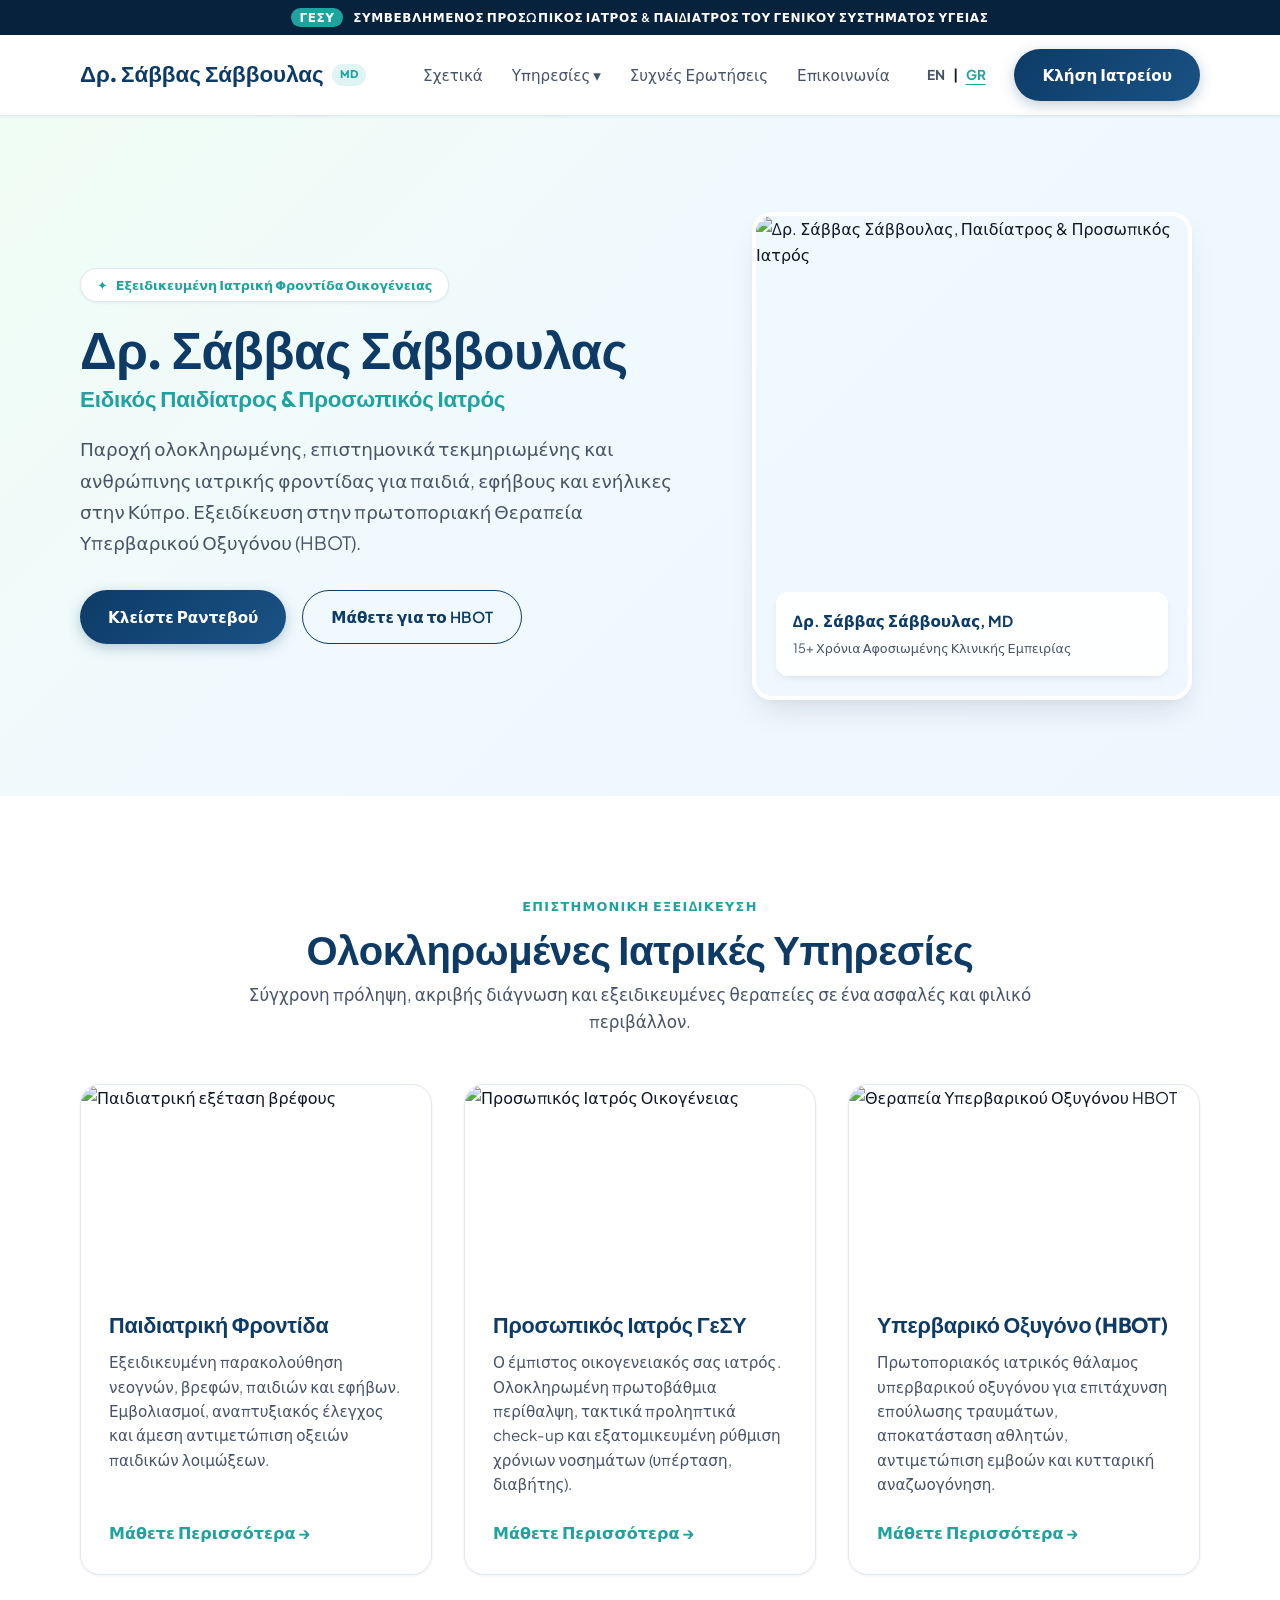
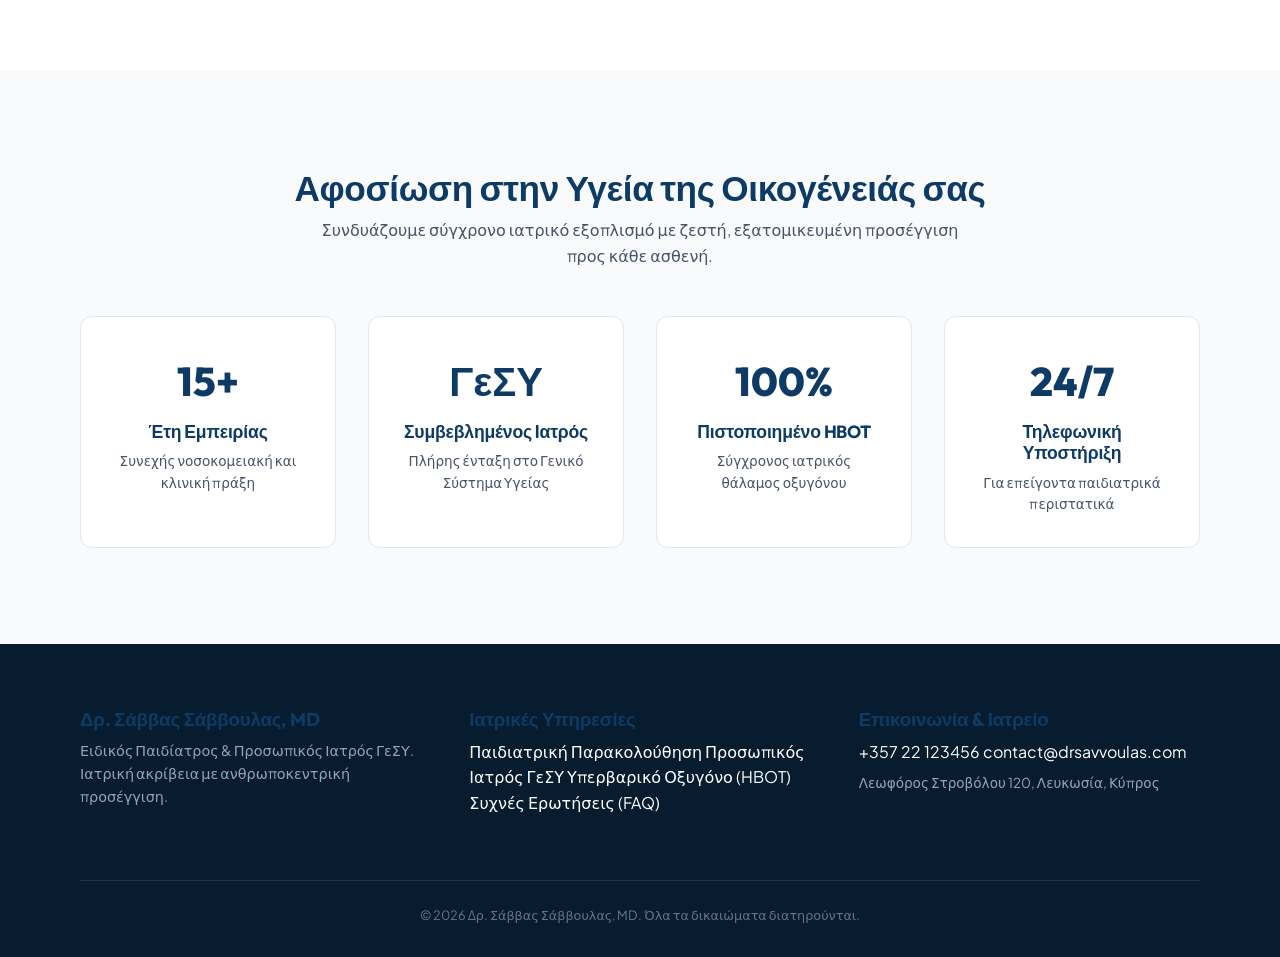
==== index.html @ f69c4159 "Elevate Dr. Savvas Savvoulas medical practice website with high-res clinical photography and GeSY st" ====
<!DOCTYPE html>
<html lang="el">

<head>
    <meta charset="UTF-8" />
    <meta name="viewport" content="width=device-width, initial-scale=1.0" />
    <title>Δρ. Σάββας Σάββουλας | Παιδίατρος & Προσωπικός Ιατρός (ΓεΣΥ)</title>
    <meta name="description"
        content="Ιατρικό κέντρο Δρ. Σάββα Σάββουλα στη Λευκωσία. Εξειδικευμένη παιδιατρική φροντίδα, προσωπικός ιατρός ΓεΣΥ και προηγμένη θεραπεία Υπερβαρικού Οξυγόνου (HBOT).">

    <!-- Fonts -->
    <link rel="preconnect" href="https://fonts.googleapis.com">
    <link rel="preconnect" href="https://fonts.gstatic.com" crossorigin>
    <link href="https://fonts.googleapis.com/css2?family=Plus+Jakarta+Sans:wght@400;500;600;700&family=Outfit:wght@500;700;800&display=swap"
        rel="stylesheet">

    <link rel="stylesheet" href="assets/css/style.css" />
</head>

<body>

    <!-- GeSY Accreditation Banner -->
    <div class="gesy-bar">
        <span class="gesy-badge">ΓεΣΥ</span> Συμβεβλημένος Προσωπικός Ιατρός & Παιδίατρος του Γενικού Συστήματος Υγείας
    </div>

    <!-- Header -->
    <header class="header">
        <div class="container nav-container">
            <a href="index.html" class="logo">
                <span>Δρ. Σάββας Σάββουλας</span>
                <span class="logo-badge">MD</span>
            </a>

            <div class="mobile-menu-btn" id="mobile-toggle">
                <span>☰</span>
            </div>

            <nav class="nav-links" id="nav-menu">
                <a href="about-gr.html" class="nav-link">Σχετικά</a>

                <div class="dropdown">
                    <a href="#" class="nav-link">Υπηρεσίες ▾</a>
                    <div class="dropdown-content">
                        <a href="pediatrician-gr.html" class="dropdown-item">Παιδιατρική Φροντίδα</a>
                        <a href="family-physician-gr.html" class="dropdown-item">Προσωπικός Ιατρός ΓεΣΥ</a>
                        <a href="hbot-gr.html" class="dropdown-item">Θεραπεία Υπερβαρικού Οξυγόνου</a>
                    </div>
                </div>

                <a href="faq-gr.html" class="nav-link">Συχνές Ερωτήσεις</a>
                <a href="contact-gr.html" class="nav-link">Επικοινωνία</a>

                <div class="lang-switch">
                    <a href="index-en.html">EN</a>
                    <span>|</span>
                    <a href="index.html" class="active">GR</a>
                </div>

                <a href="tel:+35722123456" class="btn btn-primary">Κλήση Ιατρείου</a>
            </nav>
        </div>
    </header>

    <!-- Hero Section -->
    <section class="hero">
        <div class="container">
            <div class="flex" style="flex-wrap: wrap; align-items: center; gap: 4rem;">
                <div class="hero-content">
                    <div class="hero-pill">
                        <span>✦</span> Εξειδικευμένη Ιατρική Φροντίδα Οικογένειας
                    </div>
                    <h1 class="hero-title">Δρ. Σάββας Σάββουλας</h1>
                    <h2 style="font-size: 1.4rem; color: var(--color-accent); margin-bottom: 1.25rem; font-weight: 700;">
                        Ειδικός Παιδίατρος & Προσωπικός Ιατρός
                    </h2>
                    <p class="hero-subtitle">
                        Παροχή ολοκληρωμένης, επιστημονικά τεκμηριωμένης και ανθρώπινης ιατρικής φροντίδας για παιδιά, εφήβους και ενήλικες στην Κύπρο. Εξειδίκευση στην πρωτοποριακή Θεραπεία Υπερβαρικού Οξυγόνου (HBOT).
                    </p>
                    <div class="flex gap-4" style="flex-wrap: wrap;">
                        <a href="contact-gr.html" class="btn btn-primary">Κλείστε Ραντεβού</a>
                        <a href="hbot-gr.html" class="btn btn-outline">Μάθετε για το HBOT</a>
                    </div>
                </div>

                <div class="hero-image-container">
                    <!-- Real Professional Physician Portrait -->
                    <div class="hero-photo-wrapper">
                        <img src="https://images.pexels.com/photos/5327585/pexels-photo-5327585.jpeg?auto=compress&cs=tinysrgb&w=1200"
                            alt="Δρ. Σάββας Σάββουλας, Παιδίατρος & Προσωπικός Ιατρός">
                        <div class="hero-floating-badge">
                            <strong style="color: var(--color-primary); font-size: 0.95rem; display: block;">Δρ. Σάββας Σάββουλας, MD</strong>
                            <span style="font-size: 0.8rem; color: var(--color-text-light);">15+ Χρόνια Αφοσιωμένης Κλινικής Εμπειρίας</span>
                        </div>
                    </div>
                </div>
            </div>
        </div>
    </section>

    <!-- Services Overview With Real Photography -->
    <section class="section">
        <div class="container">
            <div class="text-center" style="max-width: 800px; margin: 0 auto 3rem;">
                <span style="color: var(--color-accent); font-weight: 700; text-transform: uppercase; font-size: 0.8rem; letter-spacing: 0.1em;">
                    Επιστημονική Εξειδίκευση
                </span>
                <h2 style="font-size: 2.5rem; margin-top: 0.5rem;">Ολοκληρωμένες Ιατρικές Υπηρεσίες</h2>
                <p style="color: var(--color-text-light); font-size: 1.05rem;">
                    Σύγχρονη πρόληψη, ακριβής διάγνωση και εξειδικευμένες θεραπείες σε ένα ασφαλές και φιλικό περιβάλλον.
                </p>
            </div>

            <div class="service-grid">
                <!-- Service 1: Pediatrician -->
                <article class="card">
                    <div class="card-image-box">
                        <img src="https://images.pexels.com/photos/5452293/pexels-photo-5452293.jpeg?auto=compress&cs=tinysrgb&w=800"
                            alt="Παιδιατρική εξέταση βρέφους">
                    </div>
                    <div class="card-body">
                        <div>
                            <h3>Παιδιατρική Φροντίδα</h3>
                            <p>
                                Εξειδικευμένη παρακολούθηση νεογνών, βρεφών, παιδιών και εφήβων. Εμβολιασμοί, αναπτυξιακός έλεγχος και άμεση αντιμετώπιση οξειών παιδικών λοιμώξεων.
                            </p>
                        </div>
                        <a href="pediatrician-gr.html" class="card-link">Μάθετε Περισσότερα →</a>
                    </div>
                </article>

                <!-- Service 2: Family Physician -->
                <article class="card">
                    <div class="card-image-box">
                        <img src="https://images.pexels.com/photos/7089626/pexels-photo-7089626.jpeg?auto=compress&cs=tinysrgb&w=800"
                            alt="Προσωπικός Ιατρός Οικογένειας">
                    </div>
                    <div class="card-body">
                        <div>
                            <h3>Προσωπικός Ιατρός ΓεΣΥ</h3>
                            <p>
                                Ο έμπιστος οικογενειακός σας ιατρός. Ολοκληρωμένη πρωτοβάθμια περίθαλψη, τακτικά προληπτικά check-up και εξατομικευμένη ρύθμιση χρόνιων νοσημάτων (υπέρταση, διαβήτης).
                            </p>
                        </div>
                        <a href="family-physician-gr.html" class="card-link">Μάθετε Περισσότερα →</a>
                    </div>
                </article>

                <!-- Service 3: HBOT -->
                <article class="card">
                    <div class="card-image-box">
                        <img src="https://images.pexels.com/photos/7089017/pexels-photo-7089017.jpeg?auto=compress&cs=tinysrgb&w=800"
                            alt="Θεραπεία Υπερβαρικού Οξυγόνου HBOT">
                    </div>
                    <div class="card-body">
                        <div>
                            <h3>Υπερβαρικό Οξυγόνο (HBOT)</h3>
                            <p>
                                Πρωτοποριακός ιατρικός θάλαμος υπερβαρικού οξυγόνου για επιτάχυνση επούλωσης τραυμάτων, αποκατάσταση αθλητών, αντιμετώπιση εμβοών και κυτταρική αναζωογόνηση.
                            </p>
                        </div>
                        <a href="hbot-gr.html" class="card-link">Μάθετε Περισσότερα →</a>
                    </div>
                </article>
            </div>
        </div>
    </section>

    <!-- Clinic Values / Trust Strip -->
    <section class="section bg-light">
        <div class="container text-center">
            <h2 style="font-size: 2.2rem; margin-bottom: 0.5rem;">Αφοσίωση στην Υγεία της Οικογένειάς σας</h2>
            <p style="max-width: 650px; margin: 0 auto; color: var(--color-text-light);">
                Συνδυάζουμε σύγχρονο ιατρικό εξοπλισμό με ζεστή, εξατομικευμένη προσέγγιση προς κάθε ασθενή.
            </p>

            <div class="clinic-trust-grid">
                <div class="trust-item">
                    <div class="trust-number">15+</div>
                    <h4 style="color: var(--color-primary); font-size: 1.1rem;">Έτη Εμπειρίας</h4>
                    <p style="color: var(--color-text-light); font-size: 0.85rem; margin-top: 0.25rem;">Συνεχής νοσοκομειακή και κλινική πράξη</p>
                </div>
                <div class="trust-item">
                    <div class="trust-number">ΓεΣΥ</div>
                    <h4 style="color: var(--color-primary); font-size: 1.1rem;">Συμβεβλημένος Ιατρός</h4>
                    <p style="color: var(--color-text-light); font-size: 0.85rem; margin-top: 0.25rem;">Πλήρης ένταξη στο Γενικό Σύστημα Υγείας</p>
                </div>
                <div class="trust-item">
                    <div class="trust-number">100%</div>
                    <h4 style="color: var(--color-primary); font-size: 1.1rem;">Πιστοποιημένο HBOT</h4>
                    <p style="color: var(--color-text-light); font-size: 0.85rem; margin-top: 0.25rem;">Σύγχρονος ιατρικός θάλαμος οξυγόνου</p>
                </div>
                <div class="trust-item">
                    <div class="trust-number">24/7</div>
                    <h4 style="color: var(--color-primary); font-size: 1.1rem;">Τηλεφωνική Υποστήριξη</h4>
                    <p style="color: var(--color-text-light); font-size: 0.85rem; margin-top: 0.25rem;">Για επείγοντα παιδιατρικά περιστατικά</p>
                </div>
            </div>
        </div>
    </section>

    <!-- Footer -->
    <footer>
        <div class="container">
            <div class="footer-grid">
                <div>
                    <h3>Δρ. Σάββας Σάββουλας, MD</h3>
                    <p style="color: #94A3B8; font-size: 0.9rem; line-height: 1.6; margin-bottom: 1.5rem;">
                        Ειδικός Παιδίατρος & Προσωπικός Ιατρός ΓεΣΥ. Ιατρική ακρίβεια με ανθρωποκεντρική προσέγγιση.
                    </p>
                </div>

                <div>
                    <h3>Ιατρικές Υπηρεσίες</h3>
                    <a href="pediatrician-gr.html">Παιδιατρική Παρακολούθηση</a>
                    <a href="family-physician-gr.html">Προσωπικός Ιατρός ΓεΣΥ</a>
                    <a href="hbot-gr.html">Υπερβαρικό Οξυγόνο (HBOT)</a>
                    <a href="faq-gr.html">Συχνές Ερωτήσεις (FAQ)</a>
                </div>

                <div>
                    <h3>Επικοινωνία & Ιατρείο</h3>
                    <a href="tel:+35722123456">+357 22 123456</a>
                    <a href="mailto:contact@drsavvoulas.com">contact@drsavvoulas.com</a>
                    <p style="color: #94A3B8; font-size: 0.85rem; margin-top: 0.5rem;">
                        Λεωφόρος Στροβόλου 120, Λευκωσία, Κύπρος
                    </p>
                </div>
            </div>
            <div style="text-align: center; margin-top: 3rem; padding-top: 1.5rem; border-top: 1px solid rgba(255, 255, 255, 0.1); color: #64748B; font-size: 0.8rem;">
                &copy; 2026 Δρ. Σάββας Σάββουλας, MD. Όλα τα δικαιώματα διατηρούνται.
            </div>
        </div>
    </footer>

    <script>
        const toggle = document.getElementById('mobile-toggle');
        const menu = document.getElementById('nav-menu');
        if (toggle && menu) {
            toggle.addEventListener('click', () => {
                menu.classList.toggle('active');
            });
        }
    </script>
</body>

</html>
---- assets/css/style.css ----
/* =========================================
   1. VARIABLES & THEME (Luxury Private Clinic)
   ========================================= */
:root {
  /* Mediterranean Clinical Palette */
  --color-primary: #0D3B66;
  --color-primary-light: #1A5285;
  --color-primary-dark: #07223D;
  --color-accent: #20A39E;
  --color-accent-light: #E0F4F3;
  --color-accent-gold: #D4AF37;

  --color-text-main: #101828;
  --color-text-light: #475467;
  --color-bg-light: #F8FAFC;
  --color-bg-white: #FFFFFF;
  --color-border: #E2E8F0;

  /* Typography */
  --font-main: 'Plus Jakarta Sans', 'Inter', system-ui, -apple-system, sans-serif;
  --font-heading: 'Outfit', sans-serif;

  /* Spacing */
  --spacing-xs: 0.5rem;
  --spacing-sm: 1rem;
  --spacing-md: 2rem;
  --spacing-lg: 4rem;
  --spacing-xl: 6rem;

  /* Border Radius */
  --radius-sm: 6px;
  --radius-md: 12px;
  --radius-lg: 20px;
  --radius-full: 9999px;

  /* Shadows */
  --shadow-sm: 0 1px 3px rgba(16, 24, 40, 0.06);
  --shadow-md: 0 4px 8px -2px rgba(16, 24, 40, 0.08), 0 2px 4px -2px rgba(16, 24, 40, 0.04);
  --shadow-lg: 0 16px 32px -8px rgba(16, 24, 40, 0.12), 0 4px 8px -4px rgba(16, 24, 40, 0.06);
}

/* =========================================
   2. RESET & BASE
   ========================================= */
*,
*::before,
*::after {
  box-sizing: border-box;
  margin: 0;
  padding: 0;
}

body {
  font-family: var(--font-main);
  color: var(--color-text-main);
  line-height: 1.6;
  background-color: var(--color-bg-white);
  overflow-x: hidden;
  -webkit-font-smoothing: antialiased;
}

h1, h2, h3, h4, h5, h6 {
  font-family: var(--font-heading);
  line-height: 1.2;
  color: var(--color-primary);
  margin-bottom: var(--spacing-xs);
  font-weight: 700;
  letter-spacing: -0.01em;
}

a {
  text-decoration: none;
  color: inherit;
  transition: all 0.25s ease;
}

ul {
  list-style: none;
}

img {
  max-width: 100%;
  display: block;
}

/* =========================================
   3. UTILITIES & LAYOUT
   ========================================= */
.container {
  width: 90%;
  max-width: 1200px;
  margin: 0 auto;
  padding: 0 var(--spacing-sm);
}

.section {
  padding: var(--spacing-xl) 0;
}

.bg-light {
  background-color: var(--color-bg-light);
}

.text-center {
  text-align: center;
}

.flex {
  display: flex;
}

.items-center {
  align-items: center;
}

.justify-between {
  justify-content: space-between;
}

.gap-4 {
  gap: 1rem;
}

/* Accreditation Bar */
.gesy-bar {
  background: var(--color-primary-dark);
  color: white;
  font-size: 0.75rem;
  padding: 0.5rem 0;
  text-align: center;
  font-weight: 600;
  letter-spacing: 0.05em;
  text-transform: uppercase;
}

.gesy-badge {
  background: var(--color-accent);
  color: white;
  padding: 2px 8px;
  border-radius: var(--radius-full);
  margin-right: 8px;
  font-weight: 700;
}

/* Buttons */
.btn {
  display: inline-flex;
  align-items: center;
  justify-content: center;
  gap: 0.5rem;
  padding: 0.85rem 1.75rem;
  border-radius: var(--radius-full);
  font-weight: 600;
  cursor: pointer;
  border: none;
  font-size: 0.95rem;
  transition: all 0.3s ease;
}

.btn-primary {
  background: linear-gradient(135deg, var(--color-primary) 0%, var(--color-primary-light) 100%);
  color: white;
  box-shadow: 0 4px 14px rgba(13, 59, 102, 0.25);
}

.btn-primary:hover {
  background: var(--color-primary-dark);
  transform: translateY(-2px);
  box-shadow: 0 6px 20px rgba(13, 59, 102, 0.35);
}

.btn-outline {
  background-color: transparent;
  border: 1.5px solid var(--color-primary);
  color: var(--color-primary);
}

.btn-outline:hover {
  background-color: var(--color-primary);
  color: white;
}

/* Header / Navbar */
.header {
  background: rgba(255, 255, 255, 0.95);
  backdrop-filter: blur(12px);
  box-shadow: var(--shadow-sm);
  position: sticky;
  top: 0;
  z-index: 1000;
  border-bottom: 1px solid var(--color-border);
}

.nav-container {
  display: flex;
  justify-content: space-between;
  align-items: center;
  height: 80px;
}

.logo {
  font-size: 1.4rem;
  font-weight: 800;
  color: var(--color-primary);
  font-family: var(--font-heading);
  display: flex;
  align-items: center;
  gap: 0.5rem;
}

.logo-badge {
  font-size: 0.7rem;
  text-transform: uppercase;
  background: var(--color-accent-light);
  color: var(--color-accent);
  padding: 2px 8px;
  border-radius: var(--radius-full);
  font-weight: 700;
}

.nav-links {
  display: flex;
  gap: 1.8rem;
  align-items: center;
}

.nav-link {
  font-weight: 500;
  color: var(--color-text-light);
  font-size: 0.95rem;
}

.nav-link:hover {
  color: var(--color-primary);
}

.lang-switch {
  display: flex;
  align-items: center;
  gap: 0.5rem;
  margin-left: 0.5rem;
  font-weight: 700;
  font-size: 0.85rem;
}

.lang-switch a {
  color: var(--color-text-light);
}

.lang-switch a.active {
  color: var(--color-accent);
  text-decoration: underline;
  text-underline-offset: 4px;
}

.mobile-menu-btn {
  display: none;
  font-size: 1.6rem;
  cursor: pointer;
  color: var(--color-primary);
}

/* Dropdown */
.dropdown {
  position: relative;
}

.dropdown-content {
  display: none;
  position: absolute;
  top: 100%;
  left: 0;
  background-color: white;
  min-width: 250px;
  box-shadow: var(--shadow-lg);
  border-radius: var(--radius-md);
  padding: 0.5rem 0;
  z-index: 10;
  border: 1px solid var(--color-border);
}

.dropdown:hover .dropdown-content {
  display: block;
}

.dropdown-item {
  display: block;
  padding: 0.75rem 1.25rem;
  color: var(--color-text-main);
  font-size: 0.9rem;
}

.dropdown-item:hover {
  background-color: var(--color-bg-light);
  color: var(--color-primary);
}

/* Hero Section */
.hero {
  padding: var(--spacing-xl) 0;
  background: linear-gradient(135deg, #F0FDF4 0%, #F0F9FF 50%, #EFF6FF 100%);
  display: flex;
  align-items: center;
}

.hero-content {
  max-width: 600px;
}

.hero-pill {
  display: inline-flex;
  align-items: center;
  gap: 0.5rem;
  background: white;
  border: 1px solid var(--color-border);
  padding: 0.35rem 1rem;
  border-radius: var(--radius-full);
  font-size: 0.8rem;
  font-weight: 600;
  color: var(--color-accent);
  margin-bottom: 1.25rem;
  box-shadow: var(--shadow-sm);
}

.hero-title {
  font-size: 3.2rem;
  color: var(--color-primary);
  margin-bottom: var(--spacing-xs);
  line-height: 1.1;
}

.hero-subtitle {
  font-size: 1.15rem;
  color: var(--color-text-light);
  margin-bottom: var(--spacing-md);
  line-height: 1.7;
}

.hero-image-container {
  flex: 1;
  display: flex;
  justify-content: center;
}

.hero-photo-wrapper {
  position: relative;
  max-width: 440px;
  width: 100%;
  border-radius: var(--radius-lg);
  overflow: hidden;
  box-shadow: var(--shadow-lg);
  border: 4px solid white;
}

.hero-photo-wrapper img {
  width: 100%;
  height: 480px;
  object-fit: cover;
  display: block;
}

.hero-floating-badge {
  position: absolute;
  bottom: 20px;
  left: 20px;
  right: 20px;
  background: rgba(255, 255, 255, 0.92);
  backdrop-filter: blur(10px);
  padding: 1rem;
  border-radius: var(--radius-md);
  border: 1px solid rgba(255, 255, 255, 0.5);
  box-shadow: var(--shadow-md);
}

/* Service Cards */
.service-grid {
  display: grid;
  grid-template-columns: repeat(auto-fit, minmax(320px, 1fr));
  gap: 2rem;
  margin-top: var(--spacing-md);
}

.card {
  background: white;
  border-radius: var(--radius-lg);
  box-shadow: var(--shadow-sm);
  transition: all 0.3s ease;
  border: 1px solid var(--color-border);
  overflow: hidden;
  display: flex;
  flex-direction: column;
}

.card:hover {
  transform: translateY(-6px);
  box-shadow: var(--shadow-lg);
  border-color: var(--color-accent);
}

.card-image-box {
  position: relative;
  width: 100%;
  height: 200px;
  overflow: hidden;
}

.card-image-box img {
  width: 100%;
  height: 100%;
  object-fit: cover;
  transition: transform 0.6s ease;
}

.card:hover .card-image-box img {
  transform: scale(1.05);
}

.card-body {
  padding: 1.75rem;
  display: flex;
  flex-direction: column;
  flex: 1;
  justify-content: space-between;
}

.card h3 {
  font-size: 1.35rem;
  margin-bottom: 0.75rem;
  color: var(--color-primary);
}

.card p {
  color: var(--color-text-light);
  font-size: 0.95rem;
  line-height: 1.6;
  margin-bottom: 1.5rem;
}

.card-link {
  color: var(--color-accent);
  font-weight: 700;
  display: inline-flex;
  align-items: center;
  gap: 0.25rem;
}

/* Clinic Values / Trust */
.clinic-trust-grid {
  display: grid;
  grid-template-columns: repeat(auto-fit, minmax(240px, 1fr));
  gap: 2rem;
  margin-top: 3rem;
}

.trust-item {
  background: white;
  padding: 2rem;
  border-radius: var(--radius-md);
  border: 1px solid var(--color-border);
  text-align: center;
}

.trust-number {
  font-size: 2.5rem;
  font-family: var(--font-heading);
  font-weight: 800;
  color: var(--color-primary);
  margin-bottom: 0.5rem;
}

/* Footer */
footer {
  background-color: #071C2E;
  color: white;
  padding: var(--spacing-lg) 0 2rem;
}

.footer-grid {
  display: grid;
  grid-template-columns: repeat(auto-fit, minmax(240px, 1fr));
  gap: 3rem;
}

.footer h3 {
  color: white;
  font-size: 1.2rem;
  margin-bottom: 1.25rem;
}

.footer a {
  color: #94A3B8;
  display: block;
  margin-bottom: 0.5rem;
  font-size: 0.9rem;
}

.footer a:hover {
  color: var(--color-accent);
}

/* Responsive */
@media (max-width: 868px) {
  .nav-links {
    display: none;
    flex-direction: column;
    position: absolute;
    top: 80px;
    left: 0;
    width: 100%;
    background: white;
    padding: 1.5rem;
    box-shadow: var(--shadow-md);
  }

  .nav-links.active {
    display: flex;
  }

  .mobile-menu-btn {
    display: block;
  }

  .hero {
    flex-direction: column;
    text-align: center;
    padding: var(--spacing-lg) 0;
  }

  .hero-content {
    margin-bottom: 2.5rem;
  }

  .hero-title {
    font-size: 2.4rem;
  }
}
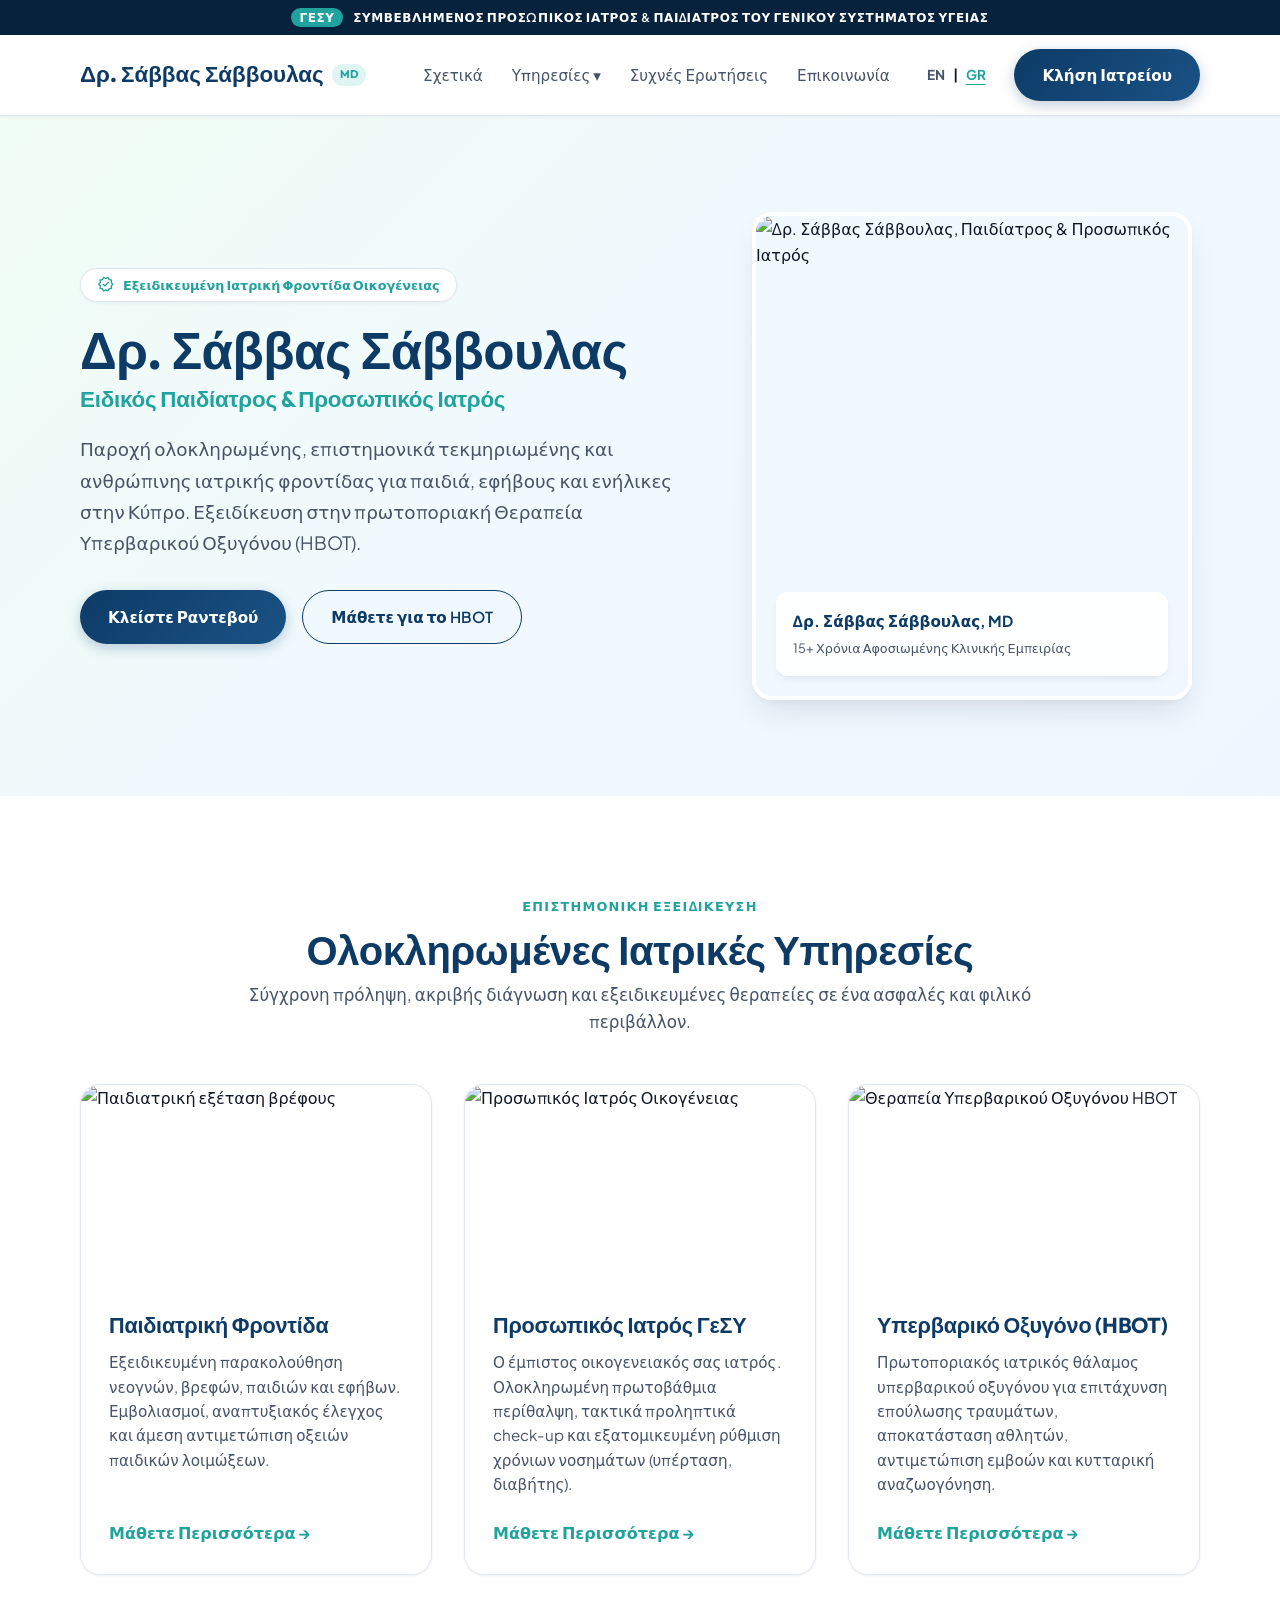
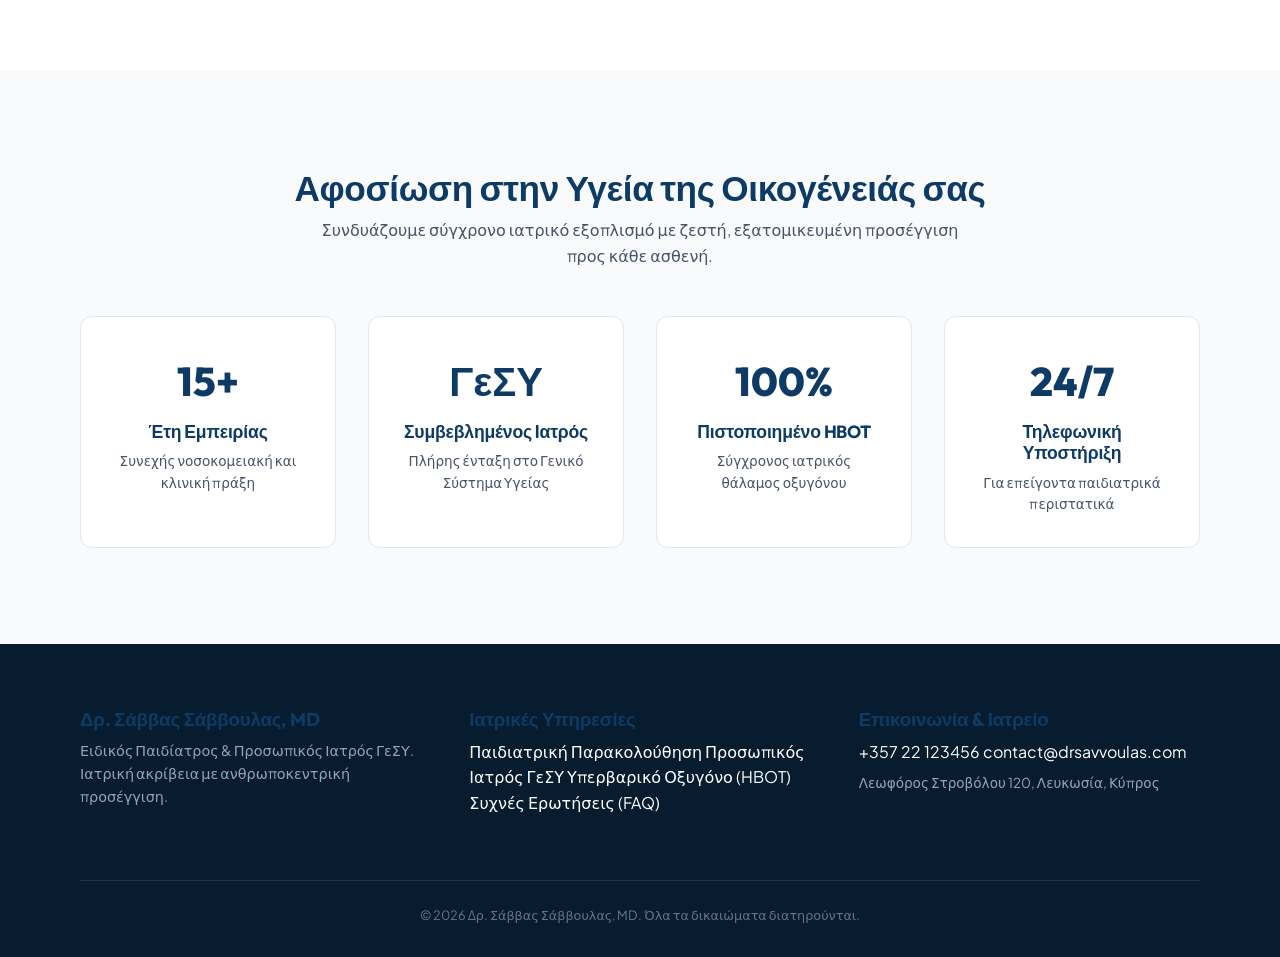
==== commit a7333f10: "feat: polish UI with Google Material Symbols vector icons across all pages" ====
--- a/index.html
+++ b/index.html
@@ -33,7 +33,7 @@
             </a>
 
             <div class="mobile-menu-btn" id="mobile-toggle">
-                <span>☰</span>
+                <span class="material-symbols-outlined">menu</span>
             </div>
 
             <nav class="nav-links" id="nav-menu">
@@ -68,7 +68,7 @@
             <div class="flex" style="flex-wrap: wrap; align-items: center; gap: 4rem;">
                 <div class="hero-content">
                     <div class="hero-pill">
-                        <span>✦</span> Εξειδικευμένη Ιατρική Φροντίδα Οικογένειας
+                        <span class="material-symbols-outlined" style="font-size: 1.1rem; vertical-align: middle;">verified</span> Εξειδικευμένη Ιατρική Φροντίδα Οικογένειας
                     </div>
                     <h1 class="hero-title">Δρ. Σάββας Σάββουλας</h1>
                     <h2 style="font-size: 1.4rem; color: var(--color-accent); margin-bottom: 1.25rem; font-weight: 700;">
--- a/assets/css/style.css
+++ b/assets/css/style.css
@@ -1,3 +1,34 @@
+@import url('https://fonts.googleapis.com/css2?family=Material+Symbols+Outlined:opsz,wght,FILL,GRAD@20..48,100..700,0..1,-50..200');
+
+.material-symbols-outlined {
+  font-family: 'Material Symbols Outlined';
+  font-weight: normal;
+  font-style: normal;
+  font-size: 24px;
+  line-height: 1;
+  letter-spacing: normal;
+  text-transform: none;
+  display: inline-block;
+  white-space: nowrap;
+  word-wrap: normal;
+  direction: ltr;
+  -webkit-font-feature-settings: 'liga';
+  -webkit-font-smoothing: antialiased;
+  vertical-align: middle;
+}
+
+.card-icon {
+  width: 56px;
+  height: 56px;
+  border-radius: var(--radius-md);
+  background: var(--color-accent-light);
+  display: inline-flex;
+  align-items: center;
+  justify-content: center;
+  margin-bottom: 1.25rem;
+  color: var(--color-accent);
+}
+
 /* =========================================
    1. VARIABLES & THEME (Luxury Private Clinic)
    ========================================= */
